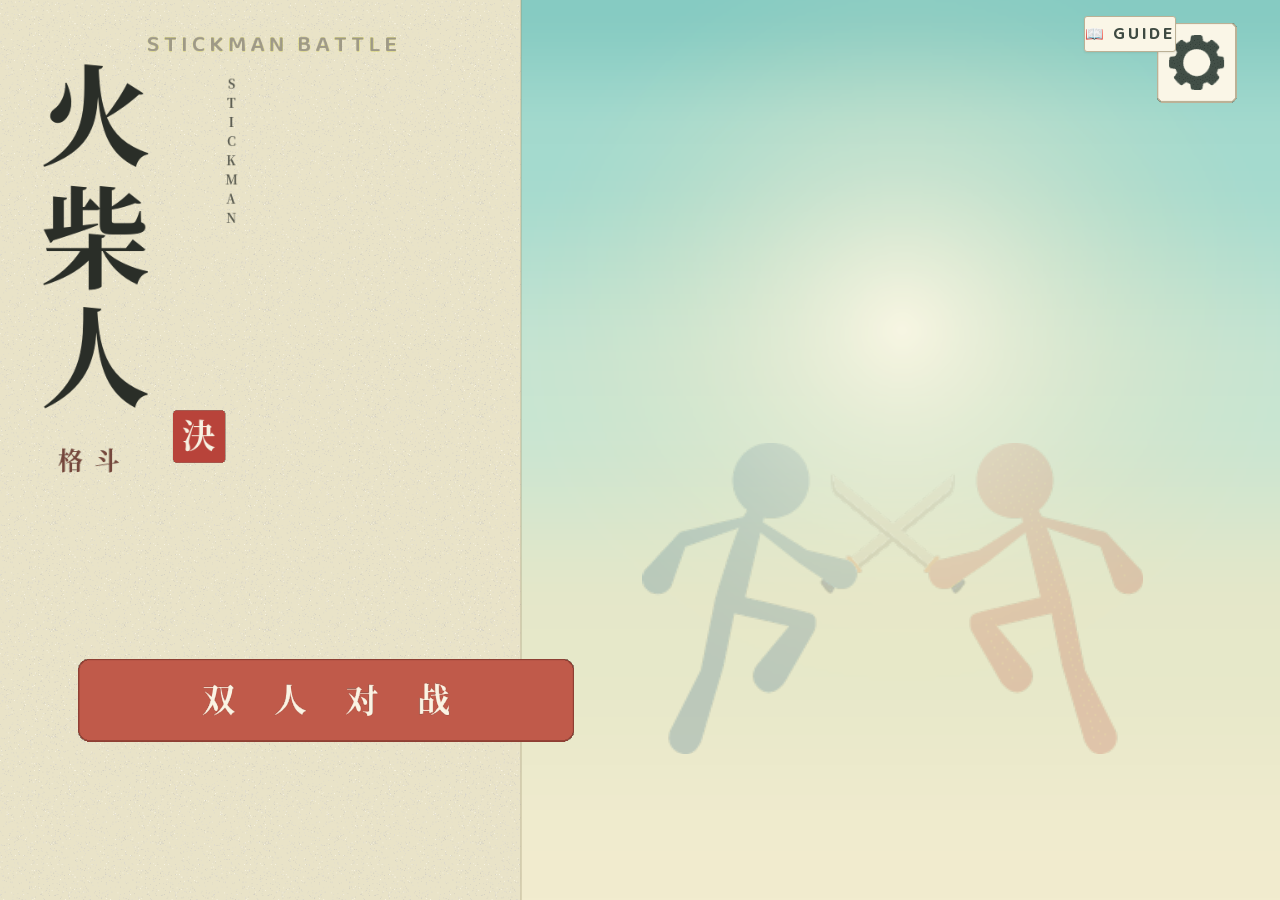
==== index.html @ 1d50ba7b "卷轴转场改横向手卷：轴杆移到画面左右两端，中缝无竖杆 (trans-r4 回退)" ====
<!DOCTYPE html>
<html>
<head>
  <meta charset="utf-8">
  <title>Stickman Battle</title>
  <meta name="viewport" content="width=device-width,user-scalable=no,initial-scale=1,minimum-scale=1,maximum-scale=1"/>
  <meta name="apple-mobile-web-app-capable" content="yes">
  <meta name="mobile-web-app-capable" content="yes">
  <meta name="apple-mobile-web-app-status-bar-style" content="black-translucent">
  <meta name="format-detection" content="telephone=no">
  <meta name="renderer" content="webkit"/>
  <meta name="force-rendering" content="webkit"/>
  <meta http-equiv="X-UA-Compatible" content="IE=edge,chrome=1"/>
  <meta name="msapplication-tap-highlight" content="no">
  <meta name="full-screen" content="yes"/>
  <meta name="x5-fullscreen" content="true"/>
  <meta name="360-fullscreen" content="true"/>
  <meta name="screen-orientation" content="landscape"/>
  <meta name="x5-orientation" content="landscape">
  <meta name="x5-page-mode" content="app">


  <link rel="preload" as="image" href="iload.png"/>
  <link rel="stylesheet" type="text/css" href="style-mobile.25fc5.css"/>
  <script src="poki-sdk.js"></script>
  <script src="touch-input.r1.js"></script>
</head>
<body>
  <script src="poki-sdk-boot.js"></script>

  <!-- 加载提示（资源包解析期间显示） -->
  <div id="__bootTip">
    <div class="__bt-title">Stickman Battle</div>
    <div class="__bt-sub">正在加载离线资源…</div>
    <div class="__bt-bar"><i></i></div>
    <div class="__bt-hint" id="__btHint">首次打开需要几秒，请稍候</div>

    <!-- 下载源选择：GitHub Pages / 百度智能云 -->
    <div class="__bt-src" id="__btSrc" hidden>
      <span class="__bt-src-cap">下载源</span>
      <button type="button" class="__bt-src-btn" data-src="gh">GitHub Pages</button>
      <button type="button" class="__bt-src-btn" data-src="bos">百度智能云</button>
    </div>
    <div class="__bt-src-tip" id="__btSrcTip" hidden>选中后自动重新加载</div>
  </div>
  <style>
    #__bootTip{
      position:fixed;inset:0;z-index:999999;display:flex;flex-direction:column;
      align-items:center;justify-content:center;gap:14px;
      background:radial-gradient(900px 500px at 50% 30%,#1e5bc6 0%,#0d2a63 55%,#06122b 100%);
      font-family:-apple-system,BlinkMacSystemFont,"PingFang SC","Microsoft YaHei",sans-serif;
      color:#fff;transition:opacity .35s ease;
    }
    #__bootTip.__hide{opacity:0;pointer-events:none}
    .__bt-title{font-size:30px;font-weight:800;letter-spacing:1px}
    .__bt-sub{font-size:14px;color:#a9c0e8}
    .__bt-bar{width:220px;height:8px;border-radius:99px;background:rgba(255,255,255,.16);overflow:hidden}
    .__bt-bar i{display:block;height:100%;width:28%;border-radius:99px;
      background:linear-gradient(90deg,#ffb347,#ff6a3d);animation:__btslide 1.15s ease-in-out infinite}
    @keyframes __btslide{0%{transform:translateX(-100%)}100%{transform:translateX(420%)}}
    .__bt-hint{font-size:12px;color:#7e97c4}
    .__bt-src{display:flex;align-items:center;gap:5px;margin-top:10px;padding:5px;
      width:min(268px,calc(100vw - 36px));box-sizing:border-box;
      border-radius:99px;background:rgba(255,255,255,.07);border:1px solid rgba(150,190,255,.22);
      transition:border-color .25s,box-shadow .25s}
    .__bt-src[hidden]{display:none}
    .__bt-src-cap{flex:0 0 auto;font-size:10.5px;color:#8fa8d4;padding:0 3px 0 4px;
      letter-spacing:.5px;white-space:nowrap}
    .__bt-src-btn{appearance:none;-webkit-appearance:none;border:0;cursor:pointer;font:inherit;
      flex:1 1 0;min-width:0;text-align:center;font-size:11px;font-weight:700;line-height:1;
      color:#c6d8f6;background:rgba(255,255,255,.06);padding:9px 3px;border-radius:99px;
      white-space:nowrap;letter-spacing:-.1px;transition:background .18s,color .18s}
    .__bt-src-btn:active{transform:scale(.97)}
    .__bt-src-btn.__on{color:#23140a;background:linear-gradient(90deg,#ffb347,#ff6a3d);
      box-shadow:0 2px 10px rgba(255,120,60,.35)}
    .__bt-src-tip{font-size:11px;color:#6d86b3;margin-top:2px}
    .__bt-src-tip[hidden]{display:none}
    .__bt-src.__beat{border-color:rgba(255,170,90,.6);animation:__btpulse 1.5s ease-in-out infinite}
    @keyframes __btpulse{0%,100%{box-shadow:0 0 0 0 rgba(255,150,70,0)}50%{box-shadow:0 0 0 5px rgba(255,150,70,.13)}}
    #__bootErr{
      position:fixed;inset:0;z-index:1000000;display:none;flex-direction:column;
      align-items:center;justify-content:center;gap:12px;padding:28px;text-align:center;
      background:#08152f;color:#ffd7d7;
      font-family:-apple-system,BlinkMacSystemFont,"PingFang SC","Microsoft YaHei",sans-serif;
    }
    #__bootErr h3{font-size:20px;color:#ff8a8a}
    #__bootErr p{font-size:14px;line-height:1.8;color:#c9d8f5;max-width:620px}
    #__bootErr code{background:rgba(0,0,0,.4);padding:2px 7px;border-radius:5px;color:#9fe0ff}
    #__bootErr .__be-row{display:flex;gap:10px;flex-wrap:wrap;justify-content:center;margin-top:8px}
    #__bootErr button{appearance:none;-webkit-appearance:none;border:1px solid rgba(140,190,255,.5);
      cursor:pointer;font:inherit;font-size:14px;font-weight:700;color:#fff;
      background:rgba(47,125,255,.9);padding:10px 20px;border-radius:99px}
    #__bootErr button#__beAlt{background:linear-gradient(90deg,#ffb347,#ff6a3d);color:#23140a;
      border-color:rgba(255,170,90,.7)}
    #__bootErr button:disabled{opacity:.6;cursor:default}
  </style>

  <canvas id="GameCanvas" oncontextmenu="event.preventDefault()" tabindex="0"></canvas>
  <div id="splash">
    <div class="progress-bar stripes">
      <span style="width: 0%"></span>
    </div>
  </div>

  <!-- ① 内联资源包（JSON / 图片 / 音频）-->
  <!-- 单个包下载失败时原地重试，最多 3 次；避免一次握手抖动就整页报废 -->
  <script>
    /* 下载源选择：GitHub Pages / 百度智能云
       ------------------------------------------------------------------
       生效优先级：?src=gh|bos|local  >  localStorage 记忆  >  站点默认
       站点默认：GitHub Pages 上默认走百度智能云（国内节点，实测最快）；
                 其它站点走自身相对路径。
       当前站点就是所选源时用相对路径，不产生跨域请求。
       调试：?src=local 强制本站，?src=gh / ?src=bos 强制指定源（仅本次，不写记忆）。 */
    window.__SRC = (function () {
      var SRC = {
        gh: 'https://tssuu57.github.io/stickmanbattle/',
        bos: 'https://stickmanbattle.su.bcebos.com/'
      };
      var ORDER = ['gh', 'bos'];
      var KEY = 'sb_src_v1';
      var NAME = { gh: 'GitHub Pages', bos: '百度智能云' };
      var host = location.hostname || '';
      var here = /(^|\.)github\.io$/i.test(host) ? 'gh'
               : /(^|\.)bcebos\.com$/i.test(host) ? 'bos' : '';
      var m = /[?&]src=(gh|bos|local)(?:&|$)/.exec(location.search || '');
      /* 兼容旧调试参数 */
      if (!m && /[?&]cdn=0(?:&|$)/.test(location.search || '')) m = ['', 'local'];
      if (!m && /[?&]cdn=1(?:&|$)/.test(location.search || '')) m = ['', 'bos'];
      var saved = '';
      try { saved = localStorage.getItem(KEY) || ''; } catch (e) {}
      var pick = m ? m[1] : saved;
      /* 旧记忆里可能残留已下线的源，这里会落到站点默认分支 */
      if (pick !== 'gh' && pick !== 'bos' && pick !== 'local') {
        pick = (here === 'gh') ? 'bos' : (here || 'local');
      }

      var api = {
        srcs: SRC,
        order: ORDER,
        fallback: ['bos', 'gh'],              // 换源时的轮换顺序：国内快 → 本站
        here: here,                          // 当前站点所属源（本地为空）
        pick: pick,                          // gh | bos | local
        name: NAME,
        host: (pick === 'local' || pick === here) ? '' : (SRC[pick] || ''),
        /* 记录选择并重载，让新源从下一个请求开始生效 */
        use: function (v) {
          if (v !== 'gh' && v !== 'bos') return;
          try { localStorage.setItem(KEY, v); } catch (e) {}
          var q = (location.search || '').replace(/^\?/, '').split('&')
            .filter(function (p) { return p && !/^src=/.test(p); });
          try {
            location.replace(location.pathname + (q.length ? '?' + q.join('&') : ''));
          } catch (e) { location.reload(); }
        }
      };

      /* ---- 加载页上的切换器 ---- */
      var box = document.getElementById('__btSrc');
      var tip = document.getElementById('__btSrcTip');
      var hint = document.getElementById('__btHint');
      if (box) {
        var shown = (pick === 'local') ? here : pick;   // 高亮"本次实际生效"的源
        var btns = box.getElementsByTagName('button');
        for (var i = 0; i < btns.length; i++) {
          (function (b) {
            if (b.getAttribute('data-src') === shown) b.className = '__bt-src-btn __on';
            b.onclick = function () {
              var v = b.getAttribute('data-src');
              if (v === shown) { if (tip) tip.textContent = '当前用的就是这个源'; return; }
              if (tip) tip.textContent = '正在切换到 ' + NAME[v] + '…';
              b.className = '__bt-src-btn __on';
              api.use(v);
            };
          })(btns[i]);
        }
        box.hidden = false;
        if (tip) {
          tip.hidden = false;
          tip.textContent = shown ? ('当前：' + NAME[shown] + '，点其他可切换') : '选中后自动重新加载';
        }
        /* 2.6 秒还没进游戏 → 把切换器点亮，提示可以换源 */
        setTimeout(function () {
          var b2 = document.getElementById('__btSrc');
          if (!b2) return;
          b2.className = '__bt-src __beat';
          if (hint) hint.textContent = '加载偏慢？可以换个下载源试试';
        }, 2600);
      }
      return api;
    })();
    window.__ASSET_HOST = window.__SRC.host;
  </script>
  <script src="pack/__manifest.js"></script>
  <script>
    (function () {
      var list = window.__PK_MANIFEST || ['pack-00.js', 'pack-01.js'];
      var tries = {}, MAX = 3;

      function write(name, n) {
        // 前 MAX 次走 CDN，最后一次重试回源到 GitHub 自身
        var base = (n >= MAX ? '' : (window.__ASSET_HOST || ''));
        var src = base + 'pack/' + name + (n ? '?r=' + n : '');
        var err = ' onerror="window.__PK_RETRY(\'' + name + '\')"';
        if (document.readyState === 'loading') {
          document.write('<script src="' + src + '"' + err + '><\/script>');
        } else {
          var s = document.createElement('script');
          s.src = src;
          s.onerror = function () { window.__PK_RETRY(name); };
          document.head.appendChild(s);
        }
      }

      window.__PK_RETRY = function (name) {
        tries[name] = (tries[name] || 0) + 1;
        if (tries[name] > MAX) {
          console.warn('[PK] 资源包 ' + name + ' 重试 ' + MAX + ' 次仍失败');
          return;
        }
        console.warn('[PK] 重试资源包 ' + name + ' (' + tries[name] + '/' + MAX + ')');
        write(name, tries[name]);
      };

      for (var i = 0; i < list.length; i++) write(list[i], 0);
    })();
  </script>

  <!-- ② 请求拦截层：让引擎从内存读取资源 -->
  <script>
    /* 在线模式：iload.png 改由实体文件加载（内联纹理在部分浏览器下会失效） */
    if (location.protocol !== 'file:' && window.__PK && window.__PK.files) {
      delete window.__PK.files['iload.png'];
    }
  </script>

  <script src="__shim.js"></script>
  <script>
    (function () {
      var tip = document.getElementById('__bootTip');
      var list = window.__PK_MANIFEST || ['pack-00.js', 'pack-01.js'];
      var pk = window.__PK;
      var files = (pk && pk.files) || {};
      var total = 0, k;
      for (k in files) { if (Object.prototype.hasOwnProperty.call(files, k)) total++; }

      /* 完整性判定：新包每个都会把 parts 加 1；老包没有这个计数，
         退回"资源条数下限"粗判（当前全量 448 条）。两者取大，兼容新旧混用。 */
      var byParts = (pk && typeof pk.parts === 'number') ? pk.parts : -1;
      var byCount = total >= 400 ? list.length : 0;
      var got = Math.max(byParts, byCount);
      var complete = total > 0 && got >= list.length;

      function otherSource() {
        var s = window.__SRC;
        if (!s) return '';
        var cur = s.pick;
        if (cur === 'local' && s.here) cur = s.here;
        var fb = s.fallback || ['bos', 'gh'];
        var o = fb[(fb.indexOf(cur) + 1) % fb.length];
        return (o && s.srcs[o]) ? o : '';
      }

      function showErr(title, msg) {
        var e = document.getElementById('__bootErr');
        if (!e) {
          e = document.createElement('div');
          e.id = '__bootErr';
          document.body.appendChild(e);
        }
        var alt = otherSource();
        e.innerHTML = '<h3>' + title + '</h3><p>' + msg + '</p>' +
          '<div class="__be-row">' +
          (alt ? '<button id="__beAlt">换 ' + window.__SRC.name[alt] + ' 重试</button>' : '') +
          '<button id="__beRetry">重新加载</button></div>';
        e.style.display = 'flex';
        var r = document.getElementById('__beRetry');
        if (r) r.onclick = function () { location.reload(); };
        var a = document.getElementById('__beAlt');
        if (a) a.onclick = function () {
          a.disabled = true;
          a.textContent = '正在切换…';
          window.__SRC.use(alt);
        };
      }

      if (!complete) {
        /* 关键：资源缺一块时不要让游戏带着半个包启动（会黑屏且无提示）。
           保留加载页，用错误层覆盖，并拦住后面的启动脚本。 */
        window.__PK_BROKEN = true;
        var detail = (pk && typeof pk.parts === 'number')
          ? ('只加载到 ' + Math.max(got, 0) + '/' + list.length + ' 个资源包')
          : ('只解析到 ' + total + ' 条资源');
        showErr('资源包没有加载完整',
          detail + '，多半是网络中断或所选下载源暂时不可用。<br>' +
          '换个源可以从头重下，已经缓存的脚本不会重复下载。');
        return;
      }

      if (tip) {
        tip.classList.add('__hide');
        setTimeout(function () { if (tip.parentNode) tip.parentNode.removeChild(tip); }, 400);
      }
    })();
  </script>

  <!-- ③ 游戏本体 -->
  <script src="startup-lifecycle.reopenwebgl1.js" charset="utf-8"></script>
  <script>window.__stickmanWebGLLifecycle.installCanvas(document.getElementById('GameCanvas'));</script>
  <script src="src/settings.fixr12.js" charset="utf-8" onerror="window.__gameStartup.fail('配置脚本下载','settings.pickuphud1.js',null,{autoRecover:true})"></script>
  <script src="stickman-assets.r1.js" charset="utf-8"></script>
  <script src="stickman-skins.r1.js?v=1" charset="utf-8"></script>
  <script src="stickman-fixes.r1.js?v=2" charset="utf-8"></script>
  <!-- P4: 统一调度内核，必须在所有主题补丁脚本之前加载 -->
  <script src="stickman-core.r1.js?v=1" charset="utf-8"></script>
  <script src="stickman-fields.r1.js?v=2" charset="utf-8"></script>
  <script src="stickman-battlelog.r1.js" charset="utf-8"></script>
  <script src="stickman-hud.r1.js?v=3" charset="utf-8"></script>
  <script src="stickman-r22.js" charset="utf-8"></script>
  <script src="stickman-r23ui.js?v=1" charset="utf-8"></script>
  <script src="stickman-nomoney.r1.js?v=1" charset="utf-8"></script>
  <script src="stickman-nosolo.r1.js" charset="utf-8"></script>
  <script src="stickman-juice.r1.js" charset="utf-8"></script>
  <script src="stickman-feel.r1.js?v=2" charset="utf-8"></script>
  <script src="stickman-audio.r1.js" charset="utf-8"></script>
  <script src="stickman-theme.r1.js?v=8" charset="utf-8"></script>
  <script src="stickman-wa.r1.js?v=4" charset="utf-8"></script>
  <script src="stickman-choose.r1.js?v=2" charset="utf-8"></script>
  <script src="stickman-sub.r1.js?v=5" charset="utf-8"></script>
  <script src="stickman-hudpaper.r1.js?v=2" charset="utf-8"></script>
  <script src="stickman-green.r1.js?v=2" charset="utf-8"></script>
  <script src="stickman-press.r1.js?v=2" charset="utf-8"></script>
  <script src="stickman-trans.r1.js?v=8" charset="utf-8"></script>

  <script src="main.reopenwebgl1.js" charset="utf-8" onerror="window.__gameStartup.fail('启动脚本下载','main.reopenwebgl1.js',null,{autoRecover:true})"></script>

  <script type="text/javascript">
  (function () {
    /* 资源包不完整时由前面的校验层接管；这里直接退出，避免再弹一个错误页 */
    if (window.__PK_BROKEN) return;
    if (typeof VConsole !== 'undefined') {
      window.vConsole = new VConsole();
    }

    var settings = window._CCSettings;
    if (!settings) {
      window.__gameStartup.fail('配置读取', 'window._CCSettings 不存在。', null, {autoRecover:true});
      return;
    }
    var debug = settings.debug;
    var splash = document.getElementById('splash');
    splash.style.display = 'block';

    function loadScript (moduleName, cb, attempt) {
      attempt = attempt || 0;
      var domScript = document.createElement('script');
      var settled = false;
      var timer = 0;

      function cleanup () {
        if (timer) { clearTimeout(timer); timer = 0; }
        domScript.removeEventListener('load', scriptLoaded, false);
        domScript.removeEventListener('error', onError, false);
        if (domScript.parentNode) {
          try { domScript.parentNode.removeChild(domScript); } catch (e) { /* 忽略 */ }
        }
      }
      function retry (why) {
        if (settled) return;
        settled = true;
        cleanup();
        if (attempt < 2) {
          console.warn('[BOOT] 重试引擎脚本 ' + moduleName + ' (' + (attempt + 1) + '/2, ' + why + ')');
          setTimeout(function () { loadScript(moduleName, cb, attempt + 1); }, 500);
          return;
        }
        var detail = moduleName + '（' + why + '）';
        if (window.__gameStartup && typeof window.__gameStartup.fail === 'function') {
          window.__gameStartup.fail('引擎脚本下载', detail, null, {autoRecover:true});
        } else {
          console.error('[BOOT] 引擎脚本失败', detail);
        }
      }
      function scriptLoaded () {
        if (settled) return;
        settled = true;
        cleanup();
        cb && cb();
      }
      function onError () { retry('加载失败'); }

      domScript.async = true;
      // 前两次走 CDN（GitHub Pages 环境下生效），最后一次回源
      var host = (attempt >= 2 ? '' : (window.__ASSET_HOST || ''));
      domScript.src = host + moduleName + '?v=offline' + (attempt ? '&r=' + attempt : '');
      domScript.addEventListener('error', onError, false);
      domScript.addEventListener('load', scriptLoaded, false);
      /* 兜底超时：个别浏览器对跨域脚本既不触发 load 也不触发 error，
         没有这个定时器页面会永远停在加载页 */
      timer = setTimeout(function () { retry('超时 18s'); }, 18000);
      document.body.appendChild(domScript);
    }

    loadScript(debug ? 'cocos2d-js.js' : 'cocos2d-js-min.reopenwebgl1.js', function () {
      if (window.__installTouchBridge) window.__installTouchBridge();
      if (window.CC_PHYSICS_BUILTIN || window.CC_PHYSICS_CANNON) {
        loadScript(debug ? 'physics.js' : 'physics-min.js', window.boot);
      } else {
        if (typeof window.boot === 'function') window.boot();
        else window.__gameStartup.fail('启动函数', 'window.boot 不存在。', null, {autoRecover:true});
      }
    });
  })();
  </script>

  <!-- 加载过慢提示（不遮挡游戏） -->
  <div id="__slowTip">
    <span id="__slowTxt">加载较慢…</span>
    <span class="__st-btns">
      <button id="__slowAlt">换个源</button>
      <button id="__slowRetry">重新加载</button>
    </span>
  </div>
  <style>
    #__slowTip{position:fixed;left:50%;bottom:14px;transform:translateX(-50%);z-index:999999;
      display:none;align-items:center;justify-content:center;flex-wrap:wrap;gap:8px;
      max-width:calc(100vw - 16px);box-sizing:border-box;
      padding:8px 10px 8px 14px;border-radius:22px;
      background:rgba(8,18,36,.92);border:1px solid rgba(120,170,255,.4);
      color:#cfe0fa;font-size:12px;box-shadow:0 8px 24px rgba(0,0,0,.5);
      font-family:-apple-system,BlinkMacSystemFont,"PingFang SC","Microsoft YaHei",sans-serif}
    #__slowTip.__on{display:flex}
    #__slowTxt{white-space:nowrap}
    .__st-btns{display:flex;gap:8px}
    #__slowTip button{padding:5px 12px;border-radius:99px;cursor:pointer;font-size:12px;
      font-weight:700;border:1px solid rgba(140,190,255,.45);white-space:nowrap;
      background:rgba(47,125,255,.85);color:#fff}
  </style>
  <script>
    (function () {
      var tip = document.getElementById('__slowTip');
      var txt = document.getElementById('__slowTxt');
      var alt = document.getElementById('__slowAlt');
      document.getElementById('__slowRetry').onclick = function () { location.reload(); };

      /* "换个源"按 百度云 → 本站 轮换，不需要回到选择页 */
      var cur = window.__SRC ? window.__SRC.pick : '';
      if (cur === 'local' && window.__SRC && window.__SRC.here) cur = window.__SRC.here;
      var fb = (window.__SRC && window.__SRC.fallback) || ['bos', 'gh'];
      var other = fb[(fb.indexOf(cur) + 1) % fb.length];
      if (!cur || !window.__SRC || !window.__SRC.srcs[other]) {
        alt.style.display = 'none';
      } else {
        alt.textContent = '换 ' + window.__SRC.name[other];
        alt.onclick = function () {
          txt.textContent = '正在切换到 ' + window.__SRC.name[other] + '…';
          window.__SRC.use(other);
        };
      }

      var t0 = Date.now();
      function inGame() {
        try {
          var d = window.cc && cc.director;
          if (d && d.getScene) {
            var s = d.getScene();
            if (s && s.name && s.name !== 'Load') return true;
          }
        } catch (e) { /* 忽略 */ }
        return false;
      }
      var iv = setInterval(function () {
        if (inGame()) { clearInterval(iv); tip.classList.remove('__on'); return; }
        var el = Date.now() - t0;
        if (el > 10000) {
          txt.textContent = el > 40000
            ? '还没加载完，换个源'
            : '加载较慢…';
          tip.classList.add('__on');
        }
      }, 800);
    })();
  </script>
</body>
</html>
---- style-mobile.25fc5.css ----
html{-ms-touch-action:none}body,canvas,div{display:block;outline:none;-webkit-tap-highlight-color:#fff0;user-select:none;-moz-user-select:none;-webkit-user-select:none;-ms-user-select:none;-khtml-user-select:none;-webkit-tap-highlight-color:#fff0}input::-webkit-outer-spin-button,input::-webkit-inner-spin-button{-webkit-appearance:none;margin:0}body{position:absolute;top:0;left:0;width:100%;height:100%;padding:0;border:0;margin:0;cursor:default;color:#888;background-color:#333;text-align:center;font-family:Helvetica,Verdana,Arial,sans-serif;display:flex;flex-direction:column;overflow:hidden}#Cocos2dGameContainer{position:absolute;margin:0;left:0;top:0;display:-webkit-box;-webkit-box-orient:horizontal;-webkit-box-align:center;-webkit-box-pack:center}canvas{background-color:#fff0}a:link,a:visited{color:#666}a:active,a:hover{color:#666}p.header{font-size:small}p.footer{font-size:x-small}#splash{position:absolute;top:0;left:0;width:100%;height:100%;background:#099FE4;background-image:url(iload.png);background-repeat:no-repeat;background-position:center center}.progress-bar{position:absolute;left:27.5%;top:80%;height:6px;padding:2px;width:45%;border-radius:7px;box-shadow:0 1px 8px #000 inset,0 1px 0 #444}.progress-bar span{display:block;height:100%;border-radius:3px;transition:width .4s ease-in-out;background-color:#09C1ED}.stripes span{background-size:30px 30px;background-image:linear-gradient(135deg,rgb(255 255 255 / .15) 25%,transparent 25%,transparent 50%,rgb(255 255 255 / .15) 50%,rgb(255 255 255 / .15) 75%,transparent 75%,transparent);animation:animate-stripes 1s linear infinite}@keyframes animate-stripes{0%{background-position:0 0}100%{background-position:60px 0}}@media (orientation:portrait) and (max-width:1024px){#splash{position:fixed;z-index:9999;top:50%;left:50%;width:100vh;height:100vw;margin:0;transform-origin:center center;-webkit-transform:translate(-50%,-50%) rotate(90deg);transform:translate(-50%,-50%) rotate(90deg)}}
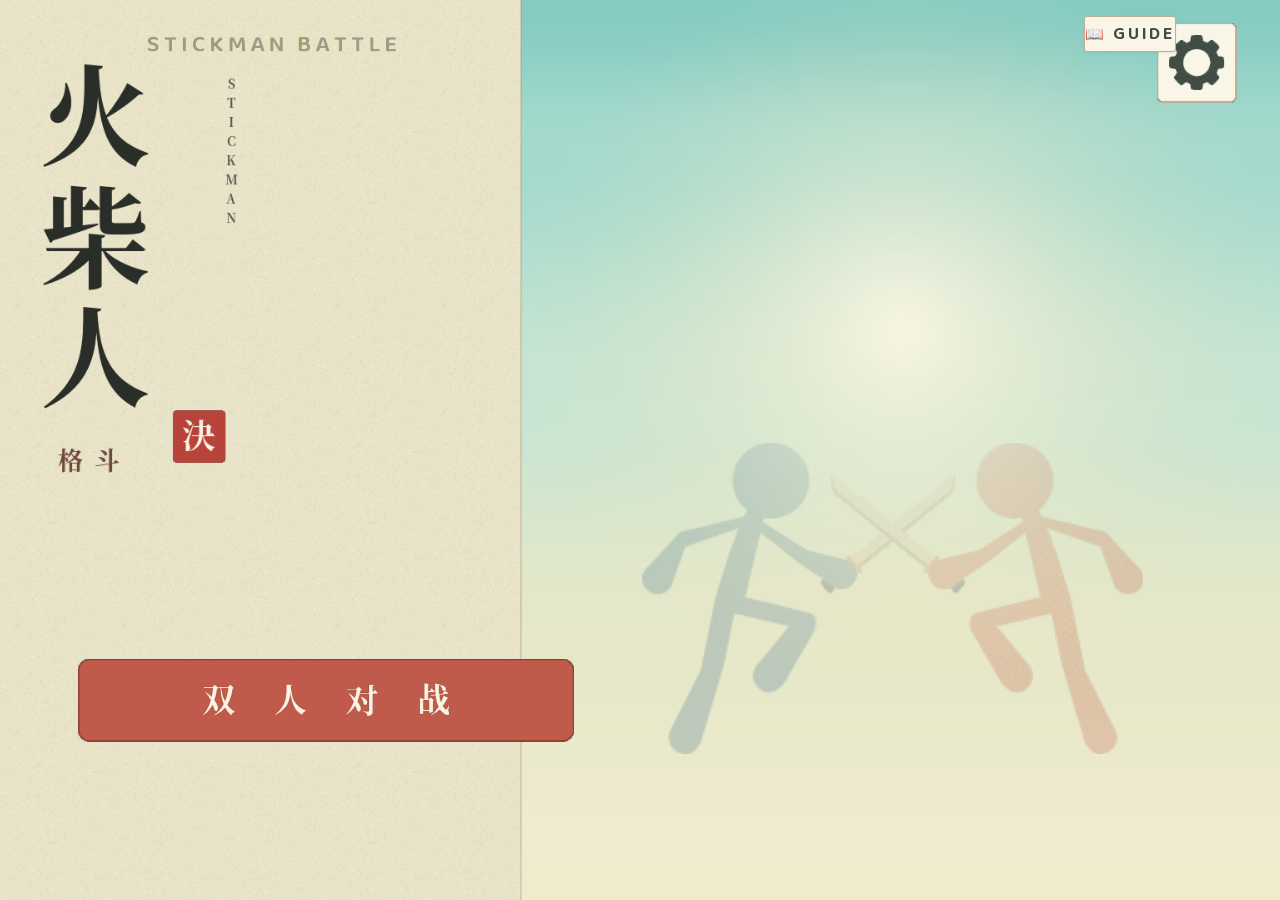
==== commit 00a0dfc2: "开启纹理 mipmap：四肢贴图 POT 化 128x512 + 运行时补 mipmap 链" ====
--- a/index.html
+++ b/index.html
@@ -311,13 +311,14 @@
   <script src="stickman-assets.r1.js" charset="utf-8"></script>
   <script src="stickman-skins.r1.js?v=1" charset="utf-8"></script>
   <script src="stickman-fixes.r1.js?v=2" charset="utf-8"></script>
+  <script src="stickman-mipmap.r1.js?v=1" charset="utf-8"></script>
   <!-- P4: 统一调度内核，必须在所有主题补丁脚本之前加载 -->
   <script src="stickman-core.r1.js?v=1" charset="utf-8"></script>
   <script src="stickman-fields.r1.js?v=2" charset="utf-8"></script>
   <script src="stickman-battlelog.r1.js" charset="utf-8"></script>
   <script src="stickman-hud.r1.js?v=3" charset="utf-8"></script>
   <script src="stickman-r22.js" charset="utf-8"></script>
-  <script src="stickman-r23ui.js?v=1" charset="utf-8"></script>
+  <script src="stickman-r23ui.js?v=2" charset="utf-8"></script>
   <script src="stickman-nomoney.r1.js?v=1" charset="utf-8"></script>
   <script src="stickman-nosolo.r1.js" charset="utf-8"></script>
   <script src="stickman-juice.r1.js" charset="utf-8"></script>
